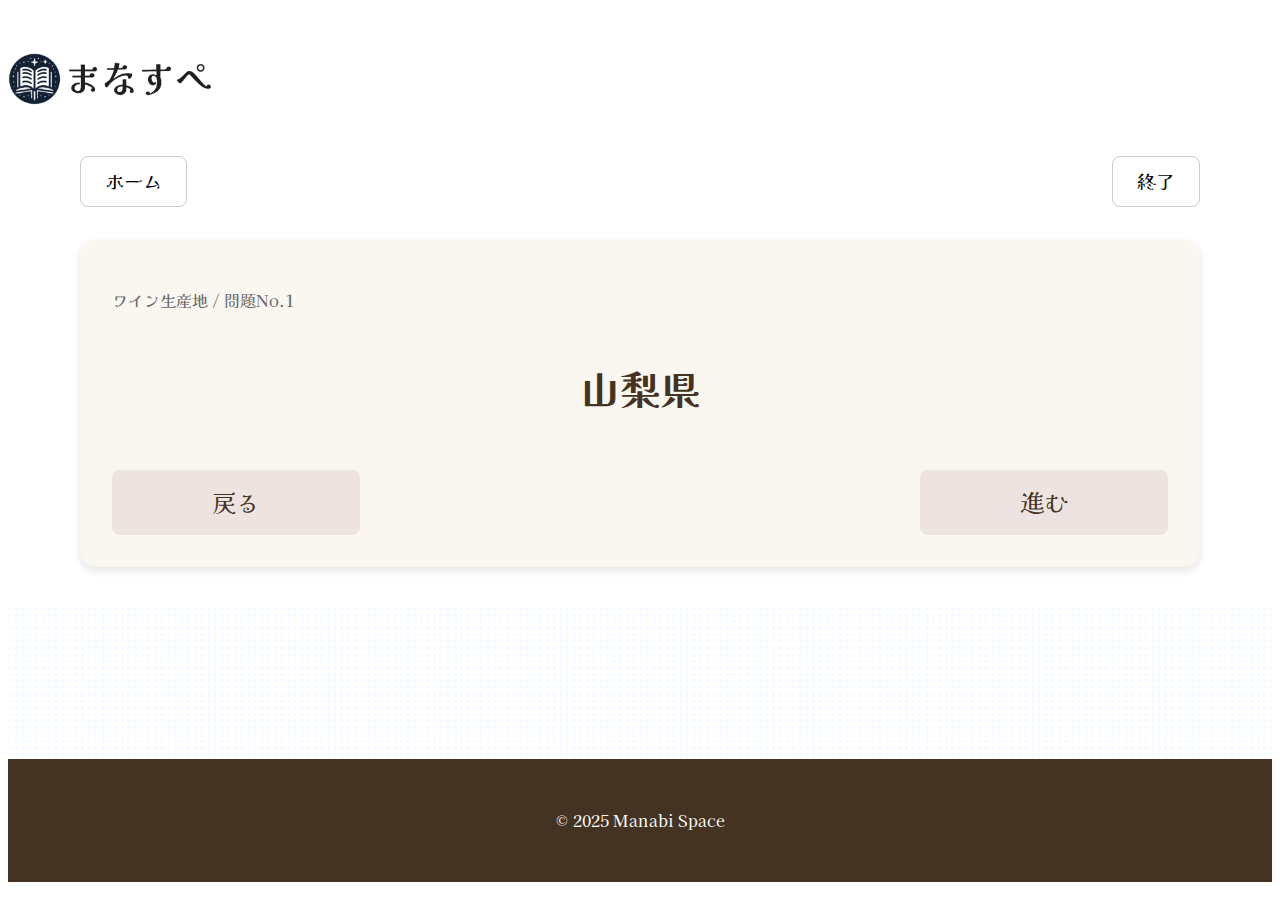
==== answer.html @ 682dee12 "問題と解答のモックができた" ====
<!DOCTYPE html>
<html lang="ja">
<head>
    <meta charset="UTF-8">
    <meta name="viewport" content="width=device-width, initial-scale=1.0">
    <title>解答 - Manabi Space</title>
    <link rel="stylesheet" href="css/style.css">

    <!-- ファビコン -->
   <link rel="icon" type="image/png" href="images/favicon-96x96.png">

   <!-- リセットCSS -->
<!--       <link rel="stylesheet" href="https://unpkg.com/ress/dist/ress.min.css"> -->

   <!-- Googleフォント -->
   <link rel="preconnect" href="https://fonts.googleapis.com">
   <link rel="preconnect" href="https://fonts.gstatic.com" crossorigin>
   <link href="https://fonts.googleapis.com/css2?family=IBM+Plex+Mono:ital,wght@1,300&family=Kaisei+Decol&family=Roboto+Mono:ital,wght@0,100..700;1,100..700&family=Zen+Kaku+Gothic+New:wght@400;500;700;900&display=swap" rel="stylesheet">

</head>
<body>
            <header class="page-header answer-header">
                <h1 class="align-center">
                    <a href="index.html"><img class="logo" src="images/logo_book_manasupe.png" alt="Manabi Space ホーム"></a>
                </h1>
            </header>

            <div class="nav-buttons wrapper">
<!--
                <a href="index.html" class="nav-btn home-btn">ホーム</a>
                <a href="index.html" class="nav-btn exit-btn">終了</a>
            -->
                <a href="index.html" class="nav-btn">ホーム</a>
                <a href="index.html" class="nav-btn">終了</a>
            </div>
        

    <div class="answer-container wrapper">
        <div class="answer-box">
            <div class="answer-meta">
                <p>ワイン生産地 / 問題No.1</p>
            </div>
            <div class="answer-content">
                <p>山梨県</p>
            </div>
<!--            <div class="answer-buttons"> -->
            <div class="answer-navigation">
                    <a href="question.html" class="btn btn-navigation">戻る</a>
                <a href="question.html" class="btn btn-navigation">進む</a>
            </div>
        </div>
    </div>

    <footer class="page-footer">
        <div class="copyright">
            <p>&copy; 2025 Manabi Space</p>
        </div>
    </footer>
</body>
</html>
---- css/style.css ----
@charset "UTF-8";

/* 共通部分
------------------------------- */
html {
    font-size: 100%;
}

body{
    /* font-family: "Hiragino Kaku Gothic ProN", "Hiragino Sans", "BIZ UDPGothic", sans-serif; */
    font-family: "Kaisei Decol", serif;
    line-height: 1.7;
    color: #432;
}

a {
    text-decoration: none;
}

img {
    max-width: 100%;
}

/* レイアウト */
.wrapper {
    max-width: 1120px;
    margin: auto;
    padding: 0 1.5rem;
}

.align-center {
    text-align: center;
}

/* 見出し */
.font-english {
    /* font-family: 'Philosopher', sans-serif; */
    font-family: "Kaisei Decol", serif;
    font-weight: normal;
}

.page-title,
.page-sub-title,
.heading-large,
.heading-medium {
    font-size: 3rem;
    text-align: center;
}

.page-title {
    margin-top: 2rem;
    line-height: 1.4;
}

.page-sub-title {
    margin-top: 4rem;
    line-height: 1.4;
}

.heading-large {
    margin-bottom: 1rem;
}

/* ボタン */
.btn {
    display: inline-block;
    font-size: 1.5rem;
    background-color: #0bd;
    color: #fff;
    border-radius: 8px;
    padding: .75rem 1.5rem;
    transition: .5s;
}

.btn:hover {
    background-color: #0090aa;
}

/* iframe */
iframe {
    width: 100%;
}

/* ヘッダー
------------------------------- */
.page-header {
    padding-top: .5rem;
}

.logo {
    width: 210px;
}

.main-nav {
    display: flex;
    justify-content: center;
    gap: 2.5rem;
    font-size: 1.5rem;
    list-style: none;
}

.main-nav a {
    color: #432;
}

.main-nav a:hover {
    color: #0bd;
}

/* ヘッダーカバー画像
------------------------------- */
.cover {
    background-size: cover;
    background-position: center bottom;
    /* height: 500px; */
    height: 350px;
}

.sub-cover {
    background-size: cover;
    background-position: center bottom;
    height: 528px;
    margin-bottom: 4rem;
}

/* HOME
------------------------------- */
.cover-home {
    background-image: url(../images/hougan_2880_400.png);
}

.about {
    max-width: 736px;
    padding: 0 1.5rem;
    margin: 3rem auto 0;
}

.about p {
    margin-bottom: 3rem;
}

/* NEWS
------------------------------- */
.cover-news {
    background-image: url(../images/cover-news-s.webp);
}

/* 記事部分 */
.post {
    margin-bottom: 3rem;
}

.post-title {
    font-weight: normal;
    margin-bottom: 1.25rem;
}

.post-info {
    display: flex;
    gap: 1rem;
    margin-bottom: 2rem;
}

.post-cat {
    display: flex;
    gap: .5rem;
    list-style: none;
}

.post-cat a {
    color: #432;
    background-color: #faf7f0;
    border-radius: 8px;
    font-size: .875rem;
    padding: .5rem .75rem;
}

.post-cat a:hover {
    background-color: #c9c2bc;
}

.post-date {
    font-size: .875rem;
}

.post-thumbnail {
    border-radius: 16px;
    margin-bottom: 1.5rem;
}

.post p {
    margin-bottom: 1.5rem;
    line-height: 2;
}

/* サイドバー */
.side-menu {
    list-style: none;
    text-align: center;
    margin-bottom: 4rem;
}

.side-menu li {
    border-bottom: 1px solid #c9c2bc;
}

.side-menu a {
    color: #432;
    display: block;
    padding: 1rem;
}

.side-menu a:hover {
    color: #0bd;
}

/* MENU
------------------------------- */
.cover-menu {
    background-image: url(../images/cover-menu-s.webp);
}

.grid {
    display: grid;
    gap: 2rem 1.5rem;
    grid-template-columns: repeat(2, 1fr);
    text-align: center;
}

.item img {
    aspect-ratio: 1/1;
    object-fit: cover;
    border-radius: 16px;
}

.item p {
    font-size: .875rem;
}

/* CONTACT
------------------------------- */
.cover-contact {
    background-image: url(../images/cover-contact-s.webp);
}

/* 店舗情報 */
.location {
    margin-bottom: 3.5rem;
}

.location-info {
    margin-bottom: 2rem;
}

.location-info .info {
    padding: 0;
}

/* お問い合わせ */
.email {
    max-width: 916px;
    background-color: #faf7f0;
    border-radius: 48px;
    padding: 1.5rem 2.5rem 2.5rem;
    margin: 0 auto 2rem;
}

.email p {
    margin: 1rem 0 2rem;
}

/* SNS */
.sns-item {
    margin-bottom: 2rem;
}

.sns-item .heading-medium {
    margin-bottom: .5rem;
}

.sns-youtube {
    aspect-ratio: 16/9;
}

.sns-youtube iframe {
    height: 100%;
}

/* フッター
------------------------------- */
.page-footer {
    background-image: url(../images/hougan_2880_400.png);
    background-size: cover;
    background-position: center;
    padding-top: 12rem;
}

.info {
    width: 100%;
    max-width: 700px;
    margin: auto;
    padding: 0 1.5rem;
    border-spacing: 0;
}

.info th,
.info td {
    border-bottom: 1px solid #c9c2bc;
}

.info th {
    text-align: left;
    font-weight: normal;
    padding: 1rem;
}

.info td {
    padding: 1rem 0;
}

.copyright {
    background-color: #432;
    text-align: center;
    padding: 2rem 0;
    margin-top: 6rem;
    color: #fff;
}

/* 問題・解答ページ共通
------------------------------- */
.nav-buttons {
    display: flex;
    justify-content: space-between;
    margin: 1rem auto;
}

.nav-btn {
    display: inline-block;
    font-size: 1.2rem;
    background-color: #fff;
    color: #000;
    border: 1px solid #ccc;
    border-radius: 8px;
    padding: .5rem 1.5rem;
    transition: .3s;
}

.nav-btn:hover {
    background-color: #f5f5f5;
}


/* 問題ページ
------------------------------- */
.question-container {
    margin: 2rem auto;
}

.question-box {
    background-color: #faf7f0;
    border-radius: 16px;
    padding: 2rem;
    box-shadow: 0 4px 8px rgba(0, 0, 0, 0.1);
}

.question-meta {
    font-size: 1rem;
    color: #666;
    margin-bottom: 1.5rem;
}

.question-content {
    font-size: 2rem;
    text-align: center;
    margin-bottom: 3rem;
}

.question-buttons {
    display: flex;
    flex-direction: column;
    align-items: center;
    gap: 1rem;
}

.btn-understood {
    background-color: #6666ff;
    width: 80%;
    max-width: 400px;
    text-align: center;
}

.btn-understood:hover {
    background-color: #5555ee;
}

.btn-review {
    background-color: #da81b2;
    width: 80%;
    max-width: 400px;
    text-align: center;
}

.btn-review:hover {
    background-color: #c972a3;
}

.btn-bookmark {
    background-color: #0bd;
    width: 50%;
    max-width: 250px;
    text-align: center;
}

.btn-bookmark:hover {
    background-color: #0090aa;
}

/* 解答ページ
------------------------------- */
.answer-container {
    margin: 2rem auto;
}

.answer-box {
    background-color: #faf7f0;
    border-radius: 16px;
    padding: 2rem;
    box-shadow: 0 4px 8px rgba(0, 0, 0, 0.1);
}

.answer-meta {
    font-size: 1rem;
    color: #666;
    margin-bottom: 1.5rem;
}

.answer-content {
    font-size: 2.5rem;
    text-align: center;
    margin-bottom: 3rem;
    font-weight: bold;
}

.answer-navigation {
    display: flex;
    justify-content: space-between;
    margin-top: 2rem;
}

.btn-navigation {
    background-color: #ede4e1;
    width: 45%;
    max-width: 200px;
    text-align: center;
    color: #432;
}

.btn-navigation:hover {
    background-color: #e5d8d4;
}

/* デスクトップ版
------------------------------- */
@media (min-width: 800px) {
    /* 見出し */
    .page-title {
        font-size: 5rem;
    }

    /* 追加 */
    .page-sub-title {
        font-size: 3rem;
    }

    .heading-large {
        font-size: 4rem;
    }

    .post-title {
        font-size: 2rem;
    }

    /* ヘッダー */
    .page-header {
        display: flex;
        justify-content: space-between;
        padding-top: 1.5rem;
    }

    .main-nav {
        font-size: 2rem;
    }

    /* ヘッダーカバー画像 */
    .sub-cover {
        height: 400px;
        margin-bottom: 6rem;
    }

    /* HOME */
    .cover-home {
        /* background-image: url(../images/cover-home-l.webp); */
        background-image: url(../images/hougan_2880_400.png);
        height: 500px; /* 追加 */
    }

    .about {
        margin: 4rem auto 0;
        margin-bottom: 8rem; /* この行を追加 */
    }

    /* NEWS */
    .cover-news {
        background-image: url(../images/cover-news-l.webp);
    }

    .news-contents {
        display: flex;
        justify-content: space-between;
    }

    .post {
        width: 70%;
    }

    .sidebar {
        width: 22%;
    }

    .sidebar .heading-medium {
        line-height: 1;
        margin-bottom: 1rem;
    }

    /* MENU */
    .cover-menu {
        background-image: url(../images/cover-menu-l.webp);
    }

    .grid {
        gap: 3rem 2rem;
        grid-template-columns: repeat(3, 1fr);
    }

    .item img {
        margin-bottom: .5rem;
    }

    .item p {
        font-size: 1rem;
    }

    /* CONTACT */
    .cover-contact {
        background-image: url(../images/cover-contact-l.webp);
    }

    .location {
        display: flex;
        gap: 2rem;
    }

    .location-info {
        width: 32%;
    }

    .location-info .info th {
        padding-left: 2rem;
    }

    .location-map {
        width: 64%;
    }

    .email {
        margin-bottom: 4rem;
    }

    .sns {
        display: flex;
        align-items: flex-start;
        gap: 2rem;
        margin-bottom: 0;
    }

    .sns-item {
        flex: 1;
    }

    /* フッター */
    .page-footer {
        /*        background-image: url(../images/footer-l.webp); */
                background-image: url(../images/hougan_2880_400.png);
                background-position: center bottom;  /* centerからcenter bottomに変更 */
                padding-top: 4rem;
    }
    .info th {
        padding-left: 2.5rem;
    }



}
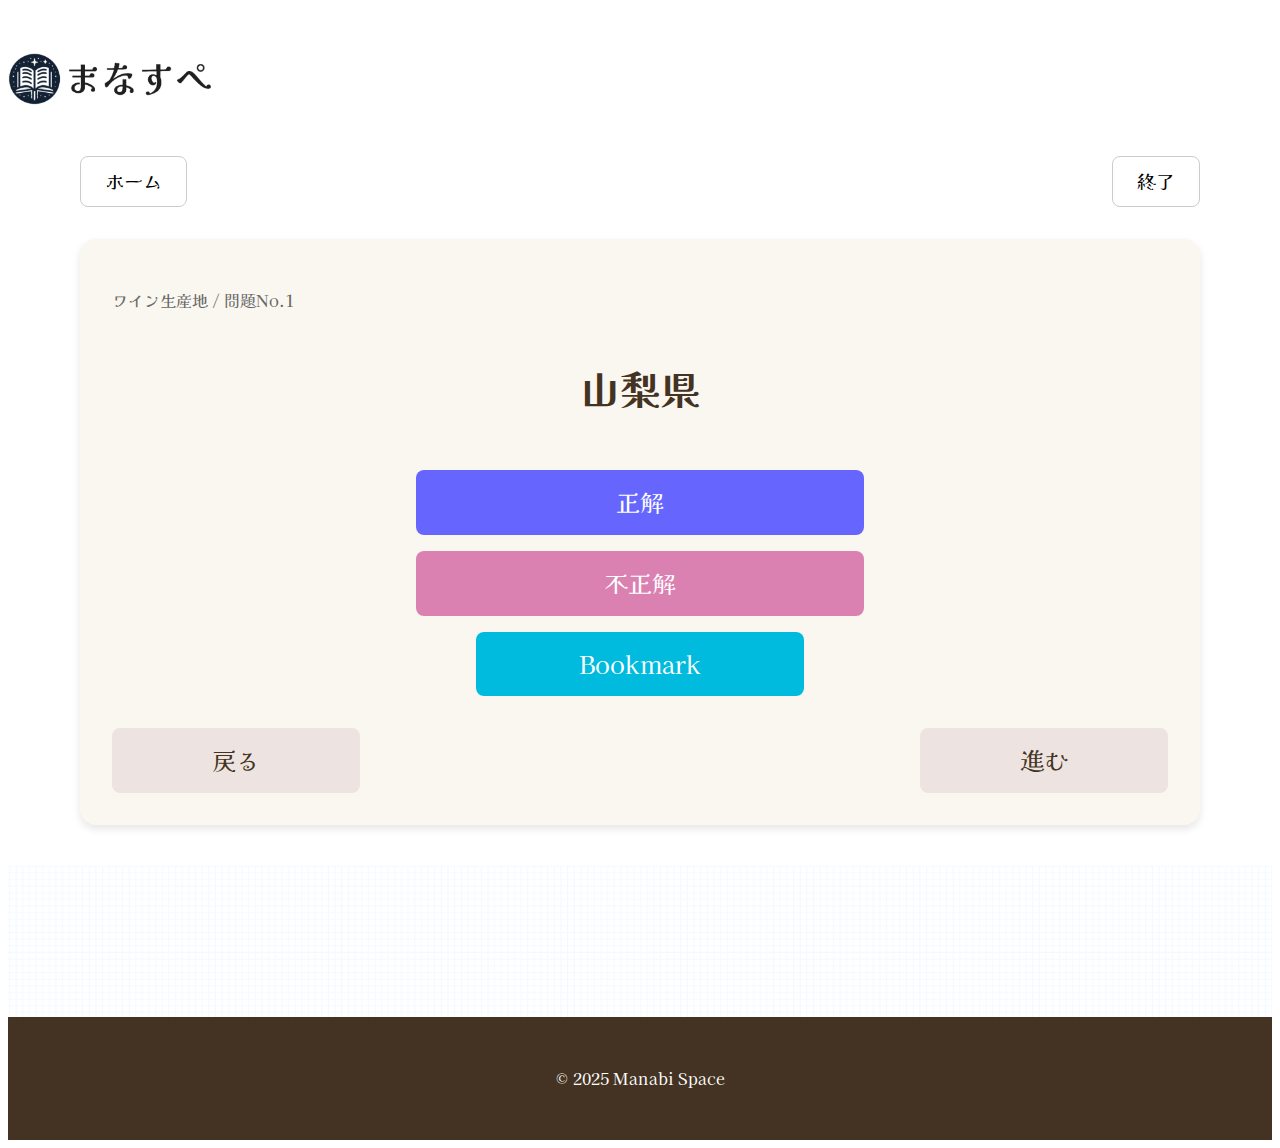
==== commit 4bb37808: "解答ページに正解、不正解をつけた" ====
--- a/answer.html
+++ b/answer.html
@@ -44,12 +44,60 @@
                 <p>山梨県</p>
             </div>
 <!--            <div class="answer-buttons"> -->
+            <div class="answer-buttons">
+<!--
+                <button class="btn btn-correct">正解</button>
+                <button class="btn btn-incorrect">不正解</button>
+                <button class="btn btn-bookmark">Bookmark</button>
+-->
+                <a href="#" class="btn btn-correct">正解</a>
+                <a href="#" class="btn btn-incorrect">不正解</a>
+                <a href="#" class="btn btn-bookmark">Bookmark</a>
+
+            </div>
+      
             <div class="answer-navigation">
-                    <a href="question.html" class="btn btn-navigation">戻る</a>
+                <a href="question.html" class="btn btn-navigation">戻る</a>
                 <a href="question.html" class="btn btn-navigation">進む</a>
             </div>
         </div>
     </div>
+
+    <script>
+        document.addEventListener('DOMContentLoaded', function() {
+          // 正解・不正解ボタンの処理
+          const correctBtn = document.querySelector('.btn-correct');
+          const incorrectBtn = document.querySelector('.btn-incorrect');
+          const bookmarkBtn = document.querySelector('.btn-bookmark');
+          
+          if (correctBtn && incorrectBtn) {
+            correctBtn.addEventListener('click', function() {
+              correctBtn.classList.toggle('selected');
+              // 不正解ボタンが選択されていたら選択解除
+              if (incorrectBtn.classList.contains('selected')) {
+                incorrectBtn.classList.remove('selected');
+              }
+            });
+            
+            incorrectBtn.addEventListener('click', function() {
+              incorrectBtn.classList.toggle('selected');
+              // 正解ボタンが選択されていたら選択解除
+              if (correctBtn.classList.contains('selected')) {
+                correctBtn.classList.remove('selected');
+              }
+            });
+          }
+          
+          // ブックマークボタンの処理
+          if (bookmarkBtn) {
+            bookmarkBtn.addEventListener('click', function() {
+              bookmarkBtn.classList.toggle('selected');
+            });
+          }
+        });
+        </script>
+        
+
 
     <footer class="page-footer">
         <div class="copyright">
--- a/css/style.css
+++ b/css/style.css
@@ -370,7 +370,7 @@
 }
 
 .question-content {
-    font-size: 2rem;
+    font-size: 1.6rem;
     text-align: center;
     margin-bottom: 3rem;
 }
@@ -383,14 +383,16 @@
 }
 
 .btn-understood {
-    background-color: #6666ff;
+/*    background-color: #6666ff; */
+    background-color: #83be8e;
     width: 80%;
     max-width: 400px;
     text-align: center;
 }
 
 .btn-understood:hover {
-    background-color: #5555ee;
+/*    background-color: #5555ee; */
+    background-color: #25874b;
 }
 
 .btn-review {
@@ -403,18 +405,18 @@
 .btn-review:hover {
     background-color: #c972a3;
 }
-
+/*
 .btn-bookmark {
     background-color: #0bd;
-    width: 50%;
-    max-width: 250px;
+    width: 55%;
+    max-width: 280px;
     text-align: center;
 }
 
 .btn-bookmark:hover {
     background-color: #0090aa;
 }
-
+*/
 /* 解答ページ
 ------------------------------- */
 .answer-container {
@@ -449,7 +451,7 @@
 
 .btn-navigation {
     background-color: #ede4e1;
-    width: 45%;
+    width: 30%;
     max-width: 200px;
     text-align: center;
     color: #432;
@@ -458,6 +460,82 @@
 .btn-navigation:hover {
     background-color: #e5d8d4;
 }
+
+
+/* 追加 */
+.answer-buttons {
+    display: flex;
+    flex-direction: column;
+    align-items: center;
+    gap: 1rem;
+    margin-bottom: 2rem;
+  }
+  
+  .btn-correct {
+    background-color: #6666ff;
+    width: 80%;
+    max-width: 400px;
+    text-align: center;
+  }
+  
+  .btn-correct:hover {
+    background-color: #5555ee;
+  }
+  
+  .btn-incorrect {
+    background-color: #da81b2;
+    width: 80%;
+    max-width: 400px;
+    text-align: center;
+  }
+  
+  .btn-incorrect:hover {
+    background-color: #c972a3;
+  }
+  
+  .btn-bookmark {
+    background-color: #0bd;
+    width: 55%;
+    max-width: 280px;
+    text-align: center;
+  }
+  
+  .btn-bookmark:hover {
+    background-color: #0090aa;
+  }
+
+
+/* ボタンの選択、解除の制御追加 */
+/* 選択状態のスタイル */
+.btn-correct.selected {
+/*   background-color: #3333cc; */
+    background-color: #050540;
+    box-shadow: 0 0 8px rgba(102, 102, 255, 0.8);
+    transform: scale(0.98);
+  }
+  
+  .btn-incorrect.selected {
+/*    background-color: #b5548e; */
+    background-color: #560b38;
+    box-shadow: 0 0 8px rgba(218, 129, 178, 0.8);
+    transform: scale(0.98);
+  }
+  
+  .btn-bookmark.selected {
+/*    background-color: #0090aa; */
+    background-color: #0a4650;
+    box-shadow: 0 0 8px rgba(11, 221, 221, 0.8);
+    transform: scale(0.98);
+  }
+  
+  /* ボタンのトランジション効果 */
+  .btn-correct, .btn-incorrect, .btn-bookmark {
+    transition: all 0.3s ease;
+  }
+  
+
+
+
 
 /* デスクトップ版
 ------------------------------- */
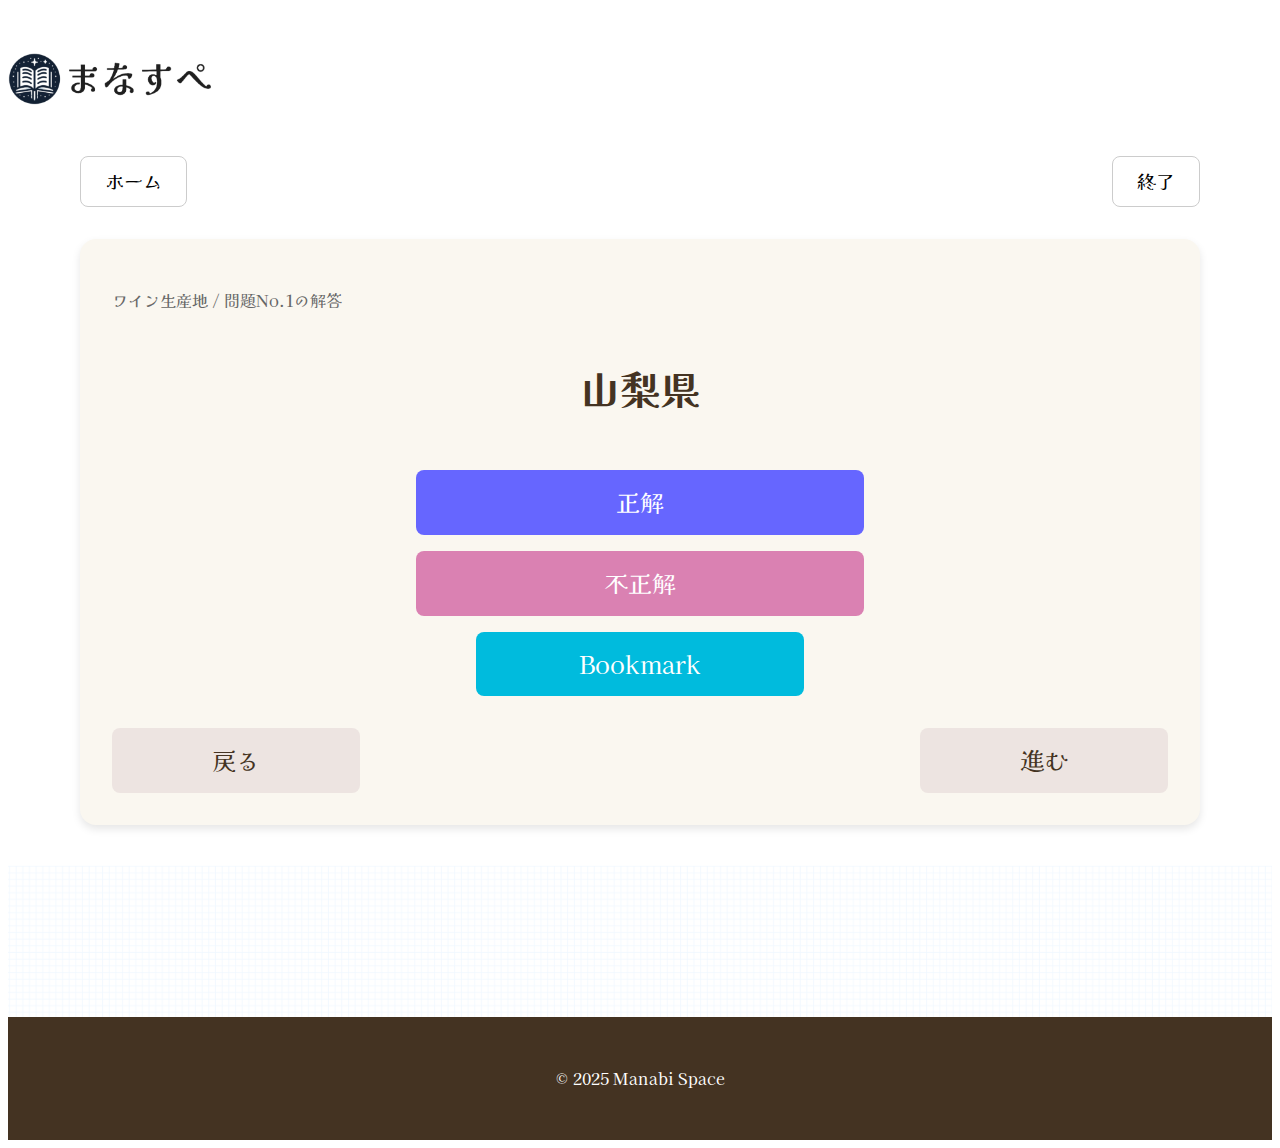
==== commit 470f33ab: "解答ページに正解、不正解をつけた2" ====
--- a/answer.html
+++ b/answer.html
@@ -38,7 +38,7 @@
     <div class="answer-container wrapper">
         <div class="answer-box">
             <div class="answer-meta">
-                <p>ワイン生産地 / 問題No.1</p>
+                <p>ワイン生産地 / 問題No.1の解答</p>
             </div>
             <div class="answer-content">
                 <p>山梨県</p>
